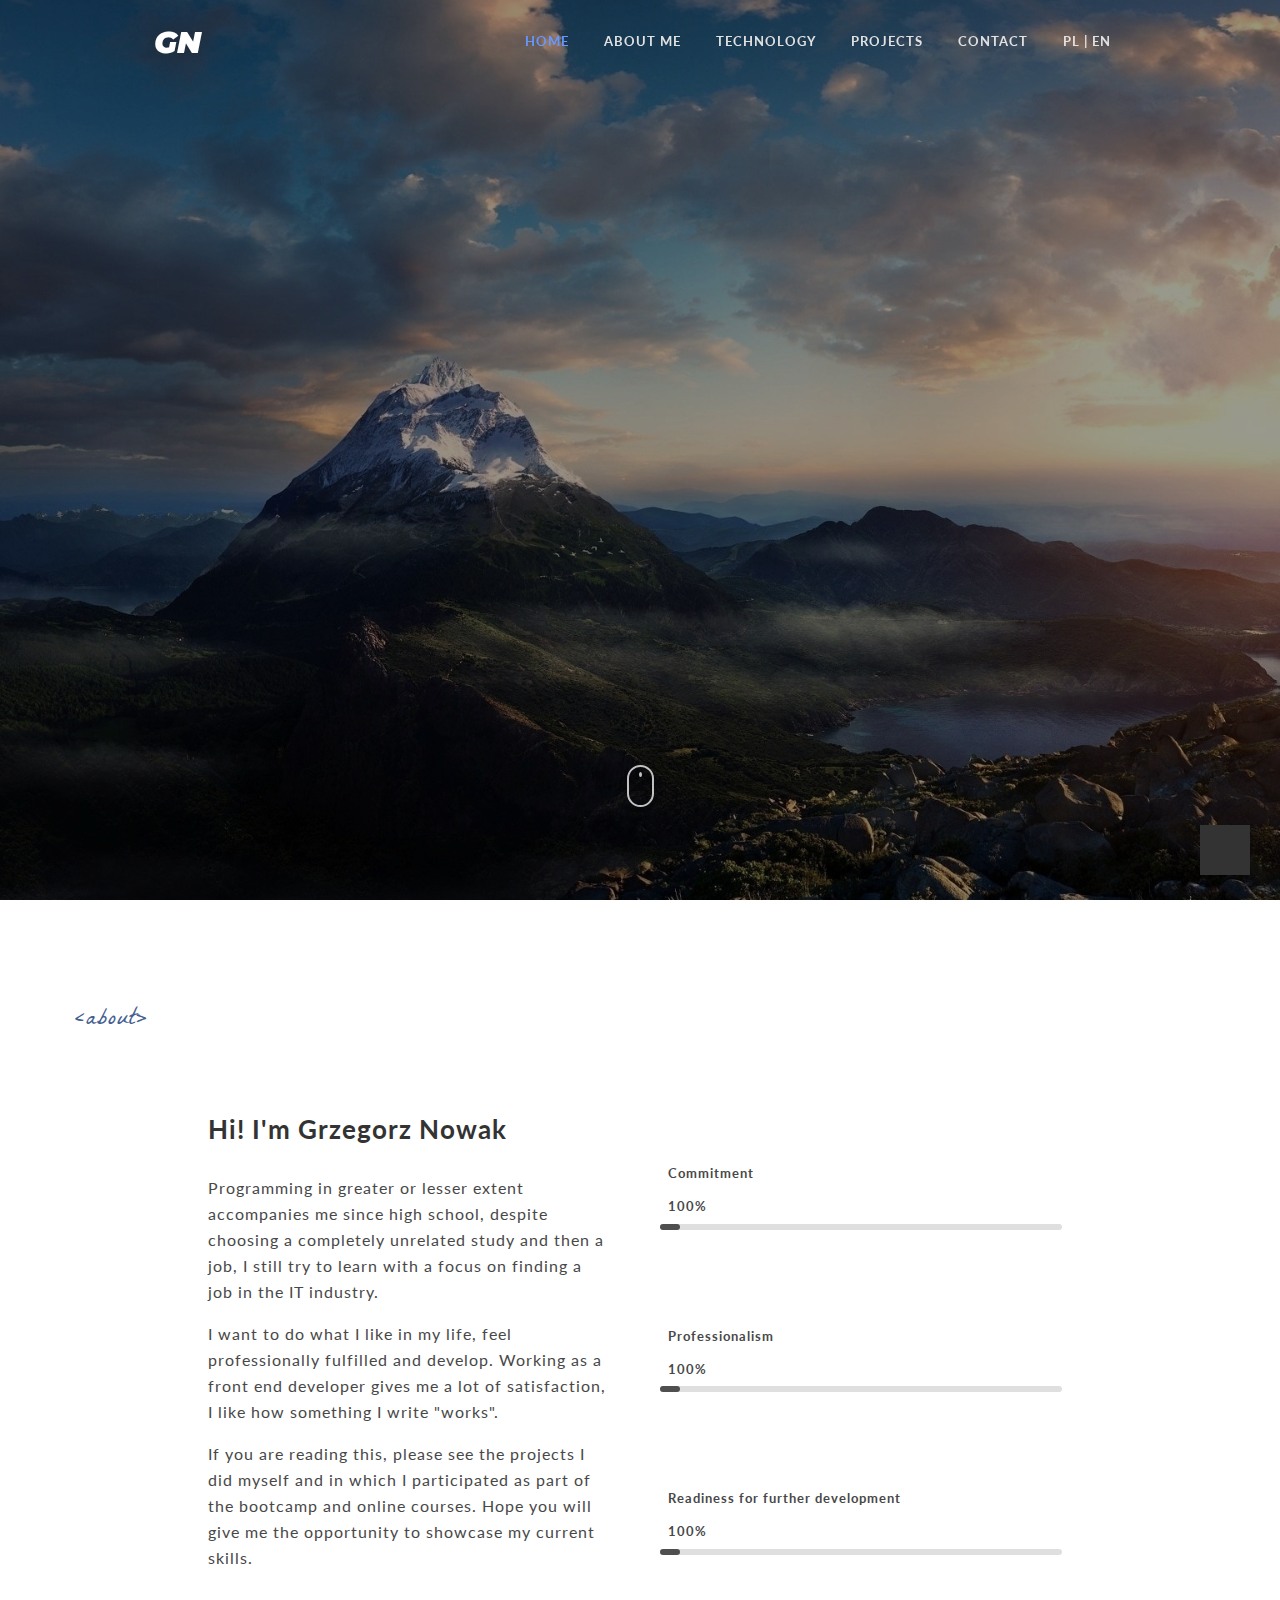
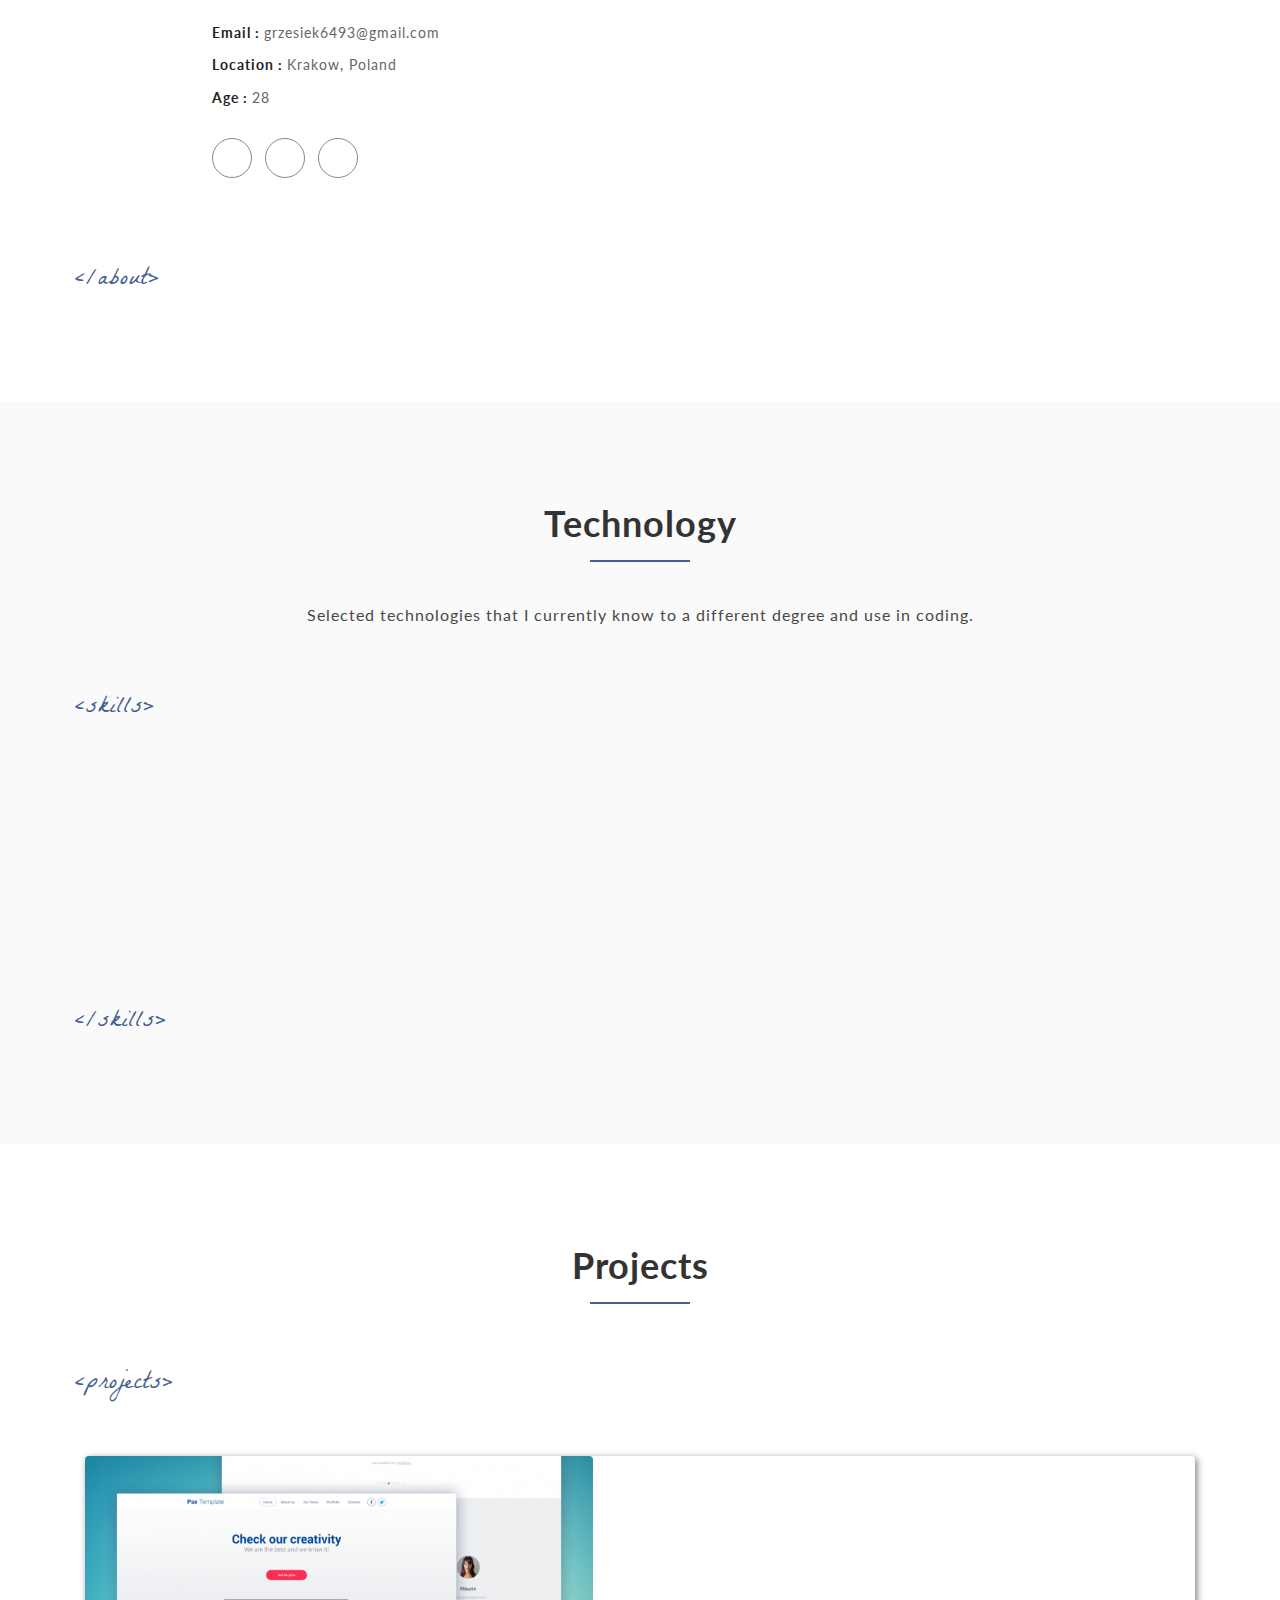
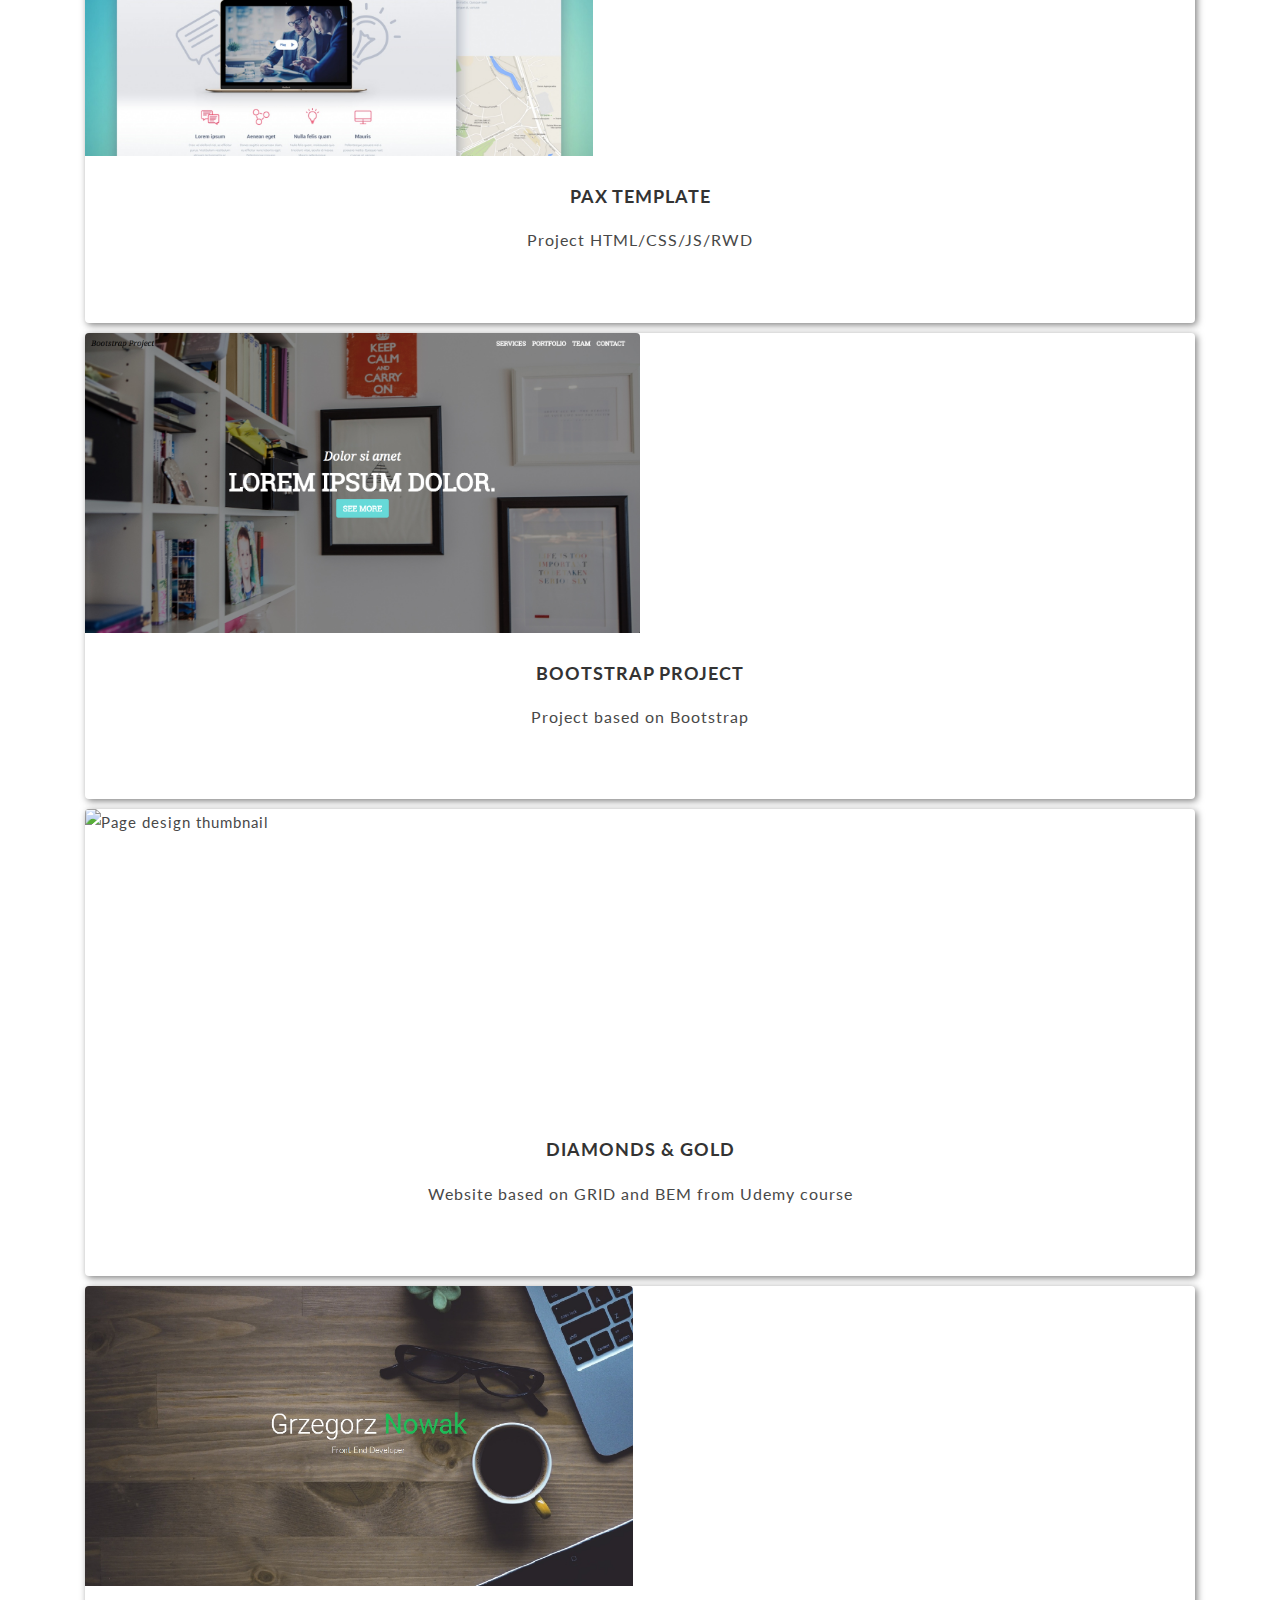
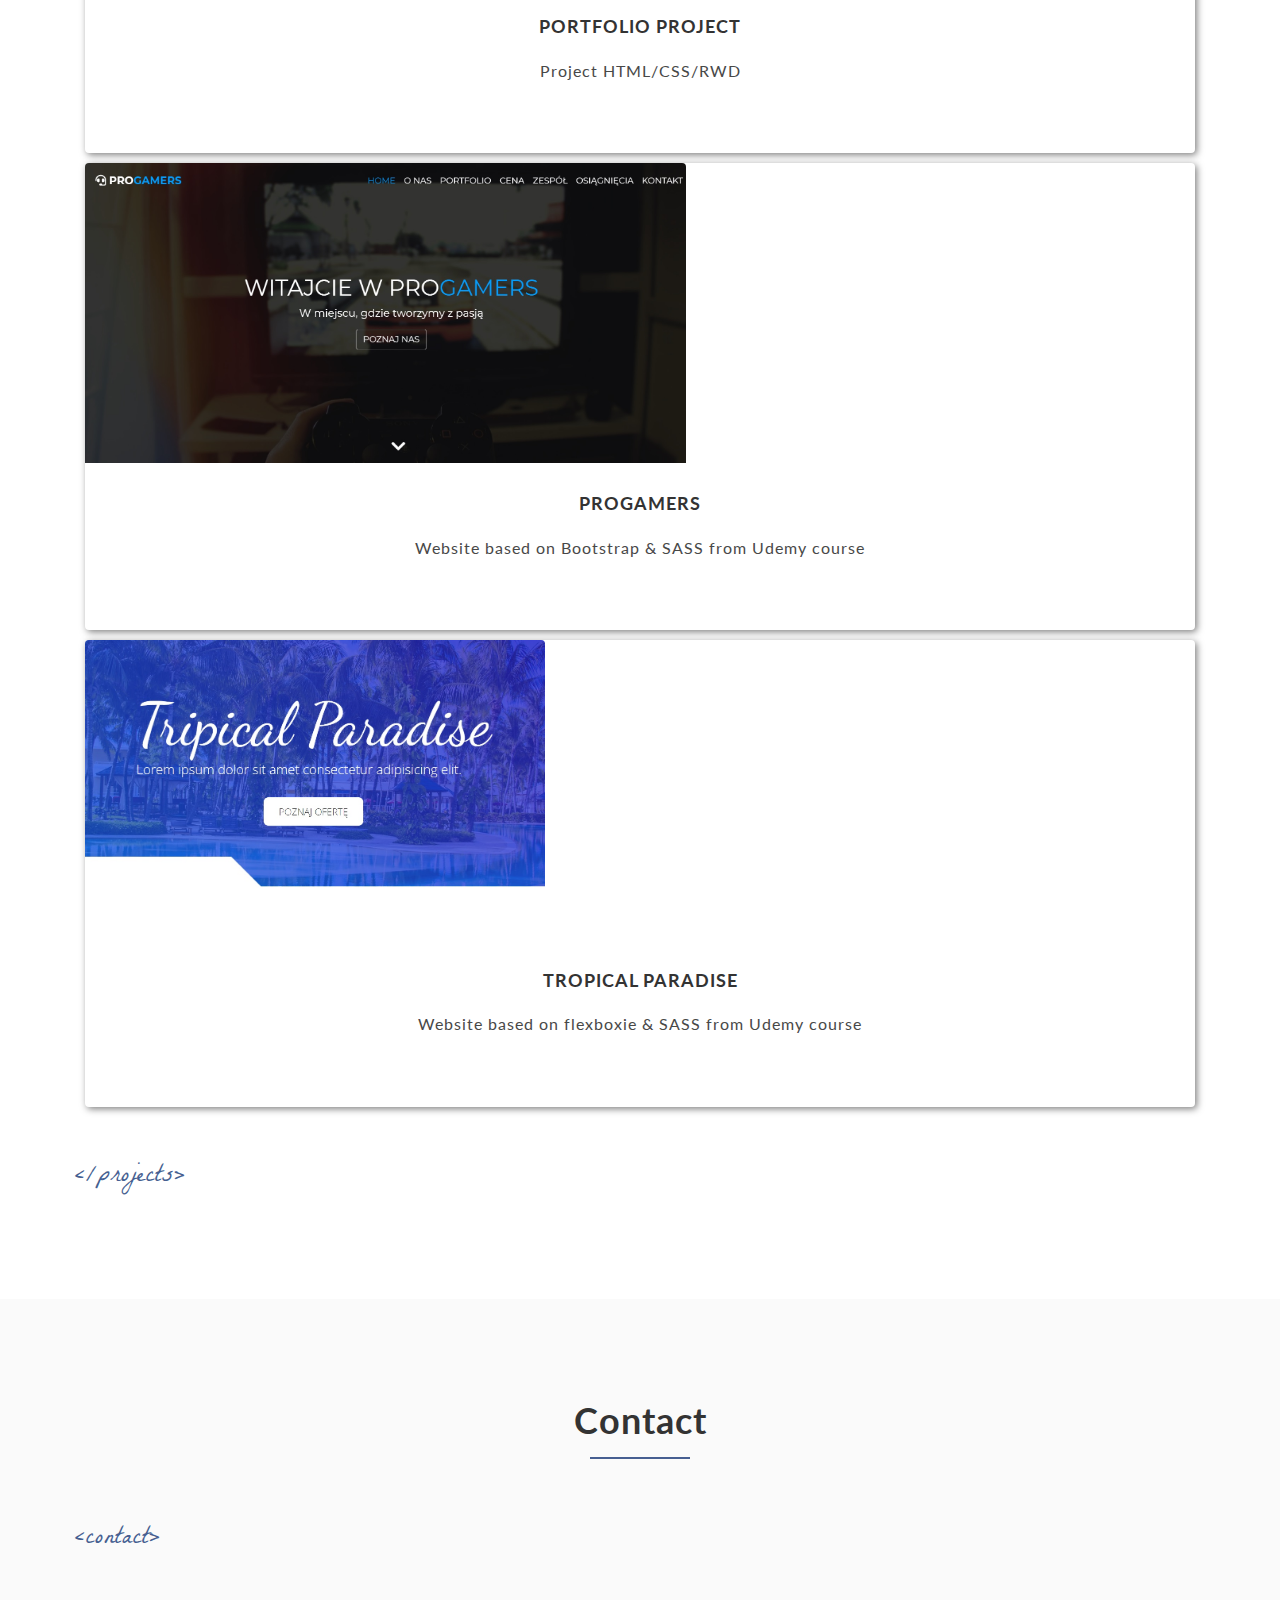
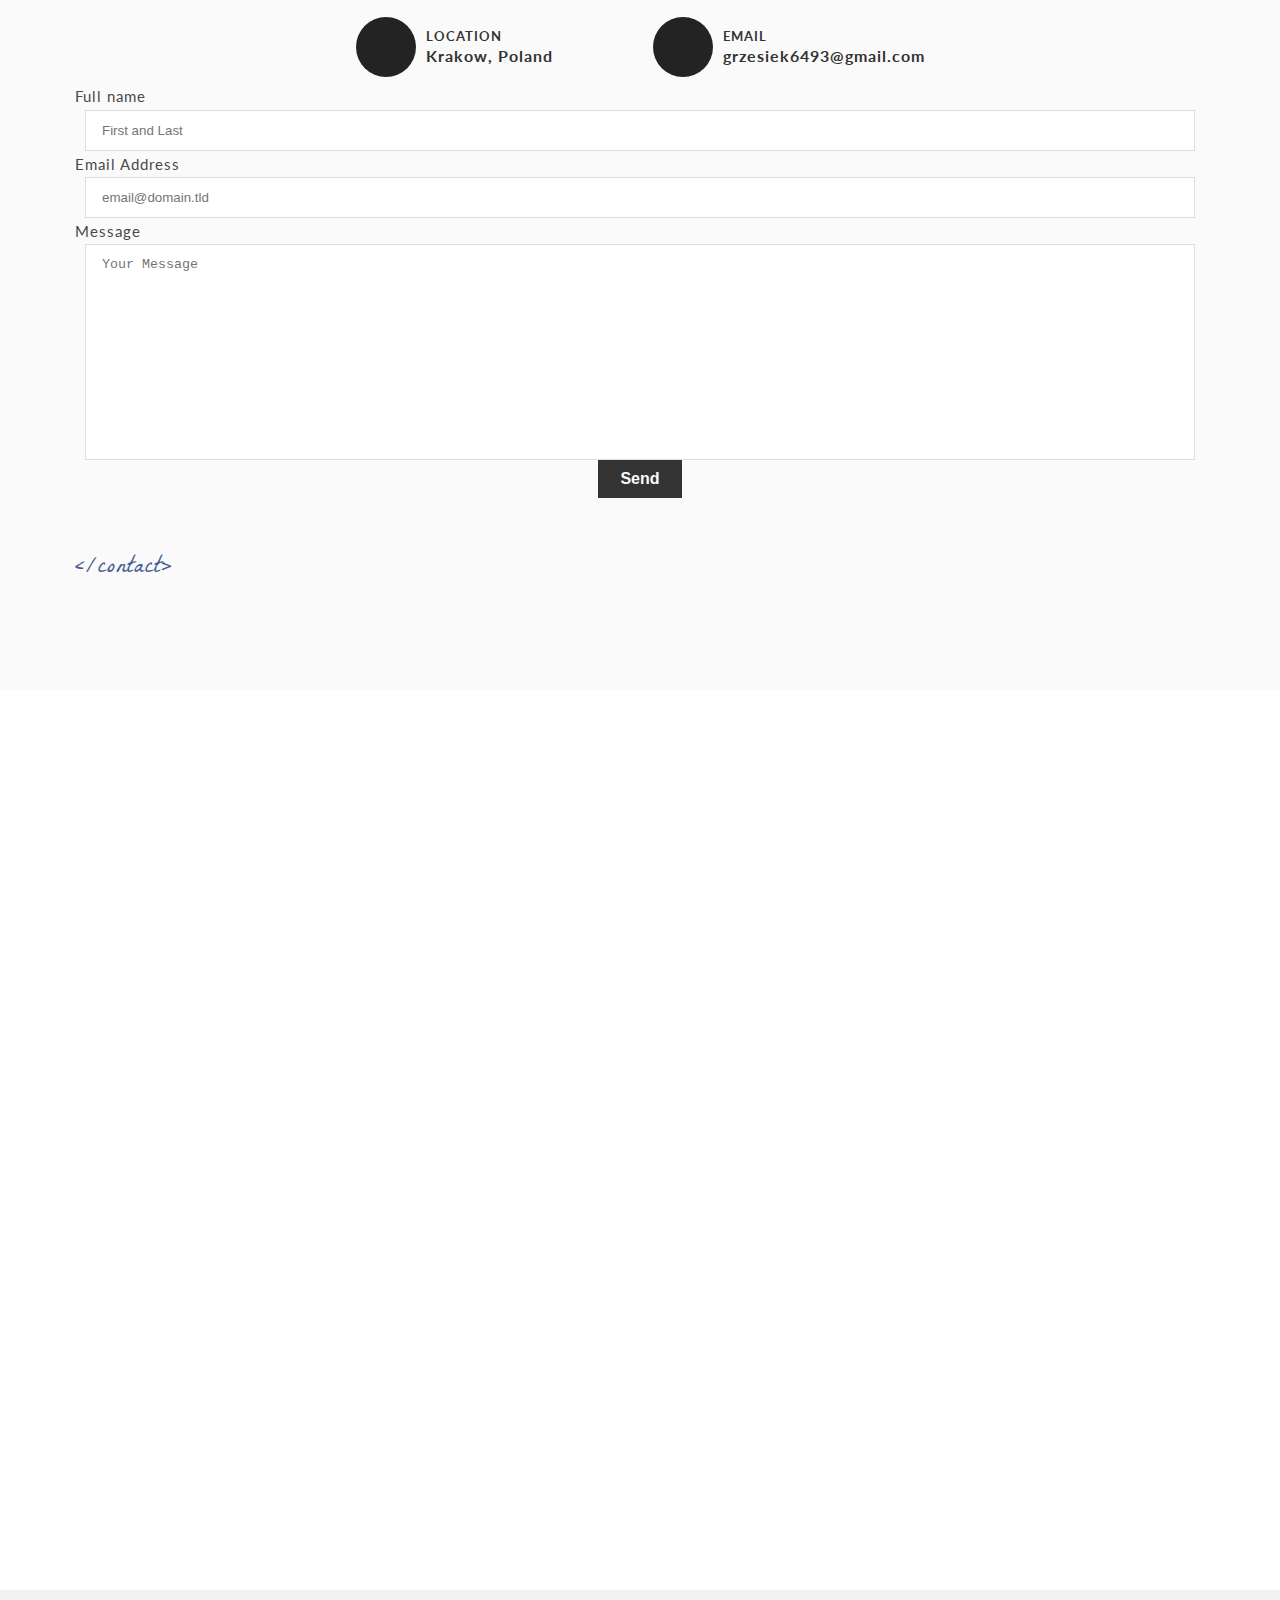
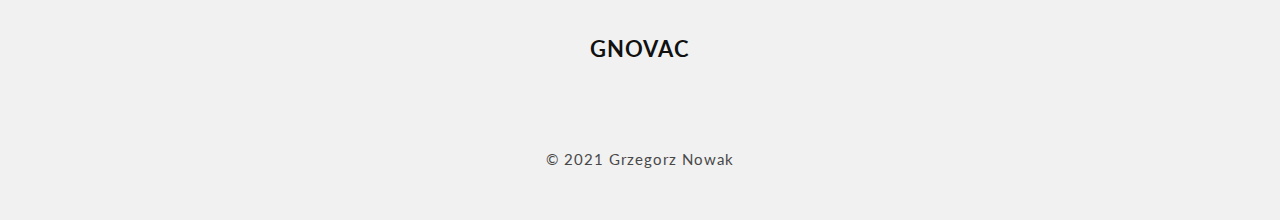
==== index-english.html @ 65e659a6 "update 08/12(1)" ====
<!DOCTYPE html>
<html lang="en">

<head>
    <meta charset="UTF-8">
    <meta name="viewport" content="width=device-width, initial-scale=1.0">
    <title>Grzegorz Nowak | Portfolio Front End Developer Kraków</title>
    <!--    Font Awesome -->
    <script src="https://kit.fontawesome.com/907ccae0c7.js" crossorigin="anonymous"></script>
    <!-- Google Fonts -->
    <link href="https://fonts.googleapis.com/css?family=Montserrat:900|La+Belle+Aurore|Lato:400,400i,700,700i"
        rel="stylesheet">
    <!--    slick styles-->
    <link rel="stylesheet" type="text/css" href="//cdn.jsdelivr.net/npm/slick-carousel@1.8.1/slick/slick.css" />
    <!-- AOS style -->
    <link href="https://unpkg.com/aos@2.3.1/dist/aos.css" rel="stylesheet">
    <!--    Custom styles-->
    <link rel="stylesheet" href="css/style.css">
</head>

<body>
    <!--NAVIGATION BAR-->
    <nav class="main-nav">
        <div class="logo"><a href="index-english.html"><i class="fa fa-hashtag logo"
                    aria-hidden="true"><span>GN</span></i></a>
        </div>

        <!--       Toogle class for mobile version-->
        <div class="toggle">
            <div class="nav-container">
                <div class="bars bar1"></div>
                <div class="bars bar2"></div>
                <div class="bars bar3"></div>
            </div>
        </div>

        <!--        navigation links-->
        <div class="navbar">
            <ul class="nav-links">
                <li class='active'><a href="#home">HOME</a></li>
                <li><a href="#about">ABOUT ME</a></li>
                <li><a href="#skills">TECHNOLOGY</a></li>
                <li><a href="#portfolio">PROJECTS</a></li>
                <li><a href="#contact">CONTACT</a></li>
                <li><a href="index.html">PL | EN</a></li>
            </ul>
        </div>
    </nav>

    <!--END NAVIGATION-->

    <!--HOME-->
    <header id="home" class="home main-header parallax one-page-section forJS">
        <div class="header-content" data-aos="fade-up">
            <div class="avatar-hero">
                <img src="img/hero-image.jpg" alt="Website author profile photo">
            </div>
            <h1>Grzegorz <span>Nowak</span></h1>
            <h2 class="typer-title">
                <a href="#contact" class="typewrite" data-period="2000"
                    data-type='[ "Junior Front End Developer", "I love to code", "Do you need someone like me?", "Let me know" ]'>
                    <span class="wrap"></span>
                </a>
            </h2>
        </div>

        <!-- Mouse Scroll Icon - Scroll Down Button-->
        <div class="scroll-downs">
            <a href="#about">
                <div class="mousey">
                    <div class="scroller"></div>
                </div>
            </a>
        </div>
        <!--End Mouse Scroll Icon - Scroll Down Button-->

    </header>
    <!--END HOME-->

    <!--ABOUT-->
    <section id="about" class='about forJS'>
        <div class="container">
            <span class="tag1">&lt;about&gt;</span>
            <div class="about-inner">
                <div class="about-content">
                    <h2>Hi! I'm Grzegorz Nowak</h2>
                    <p>Programming in greater or lesser extent accompanies me since high school, despite choosing a
                        completely unrelated study and then a job, I still try to learn with a focus on finding a job in
                        the IT industry.</p>
                    <p>I want to do what I like in my life, feel professionally fulfilled and develop. Working as a
                        front end developer gives me a lot of satisfaction, I like how something I write "works".</p>
                    <p>If you are reading this, please see the projects I did myself and in which I participated as part
                        of the bootcamp and online courses. Hope you will give me the opportunity to showcase my
                        current skills.</p>


                    <ul class="personal-data">
                        <li><a href="mailto:grzesiek6493@gmail.com"><span><i class="fa fa-envelope"
                                        aria-hidden="true"></i> Email : </span>grzesiek6493@gmail.com</a></li>
                        <li><span><i class="fa fa-map-marker" aria-hidden="true"></i> Location : </span>Krakow,
                            Poland</li>
                        <li><span><i class="fa fa-calendar" aria-hidden="true"></i> Age : </span>28</li>
                    </ul>

                    <ul class="social-list">
                        <li><a href="https://www.facebook.com/grzegorz.nowak.1428921?ref=bookmarks" class="effect"><i
                                    class="fa fa-facebook" aria-hidden="true"></i></a></li>
                        <li><a href="https://www.linkedin.com/in/grzegorz-nowak-12b236ba/" class="effect"><i
                                    class="fa fa-linkedin" aria-hidden="true"></i></a></li>
                        <li><a href="https://github.com/gnovac" class="effect"><i class="fa fa-github"
                                    aria-hidden="true"></i></a></li>
                    </ul>

                </div>
                <div class="features-section">
                    <div class="progress-bar-linear">
                        <p class="progress-bar-text">Commitment </p>
                        <div class="progress-cont">
                            <span class="main-color progress-bar-text">100%</span>
                        </div>
                        <div class="progress-bar-features">
                            <div class="progress-bar-line main-color-bg" data-percent="100"></div>
                        </div>
                    </div>
                    <div class="progress-bar-linear">
                        <p class="progress-bar-text">Professionalism</p>
                        <div class="progress-cont">
                            <span class="main-color progress-bar-text">100%</span>
                        </div>
                        <div class="progress-bar-features">
                            <div class="progress-bar-line main-color-bg" data-percent="100"></div>
                        </div>
                    </div>
                    <div class="progress-bar-linear">
                        <p class="progress-bar-text">Readiness for further development</p>
                        <div class="progress-cont">
                            <span class="main-color progress-bar-text">100%</span>
                        </div>
                        <div class="progress-bar-features">
                            <div class="progress-bar-line main-color-bg" data-percent="100"></div>
                        </div>
                    </div>
                </div>
            </div>
            <span class="tag2">&lt;/about&gt;</span>
        </div>
    </section>
    <!--END ABOUT-->

    <!--SKILLS-->
    <section id="skills" class="skills forJS">
        <div class="container">
            <div class="section-title">
                <h2>Technology</h2>
                <div class="underline"></div>
                <p>Selected technologies that I currently know to a different degree and use in coding.</p>
            </div>
            <span class="tag1">&lt;skills&gt;</span>
            <div class="skills-inner">
                <div class="single-service html5-box" data-aos="zoom-in" data-aos-delay="100">
                    <figure>
                        <i class="fab fa-html5"></i>
                        <figcaption class="service-content">
                            <h3>HTML5</h3>
                            <div class="s-line"></div>
                        </figcaption>
                    </figure>
                </div>
                <div class="single-service css3-box" data-aos="zoom-in" data-aos-delay="150">
                    <figure>
                        <i class="fab fa-css3-alt"></i>
                        <figcaption class="service-content">
                            <h3>CSS3</h3>
                            <div class="s-line"></div>
                        </figcaption>
                    </figure>
                </div>
                <div class="single-service javascript-box" data-aos="zoom-in" data-aos-delay="200">
                    <figure>
                        <i class="fab fa-js-square"></i>
                        <figcaption class="service-content">
                            <h3>JAVASCRIPT</h3>
                            <div class="s-line"></div>
                        </figcaption>
                    </figure>
                </div>
                <div class="single-service github-box" data-aos="zoom-in" data-aos-delay="250">
                    <figure>
                        <i class="fab fa-github"></i>
                        <figcaption class="service-content">
                            <h3>GITHUB</h3>
                            <div class="s-line"></div>
                        </figcaption>
                    </figure>
                </div>
                <div class="single-service node-box" data-aos="zoom-in" data-aos-delay="300">
                    <figure>
                        <i class="fab fa-node-js"></i>
                        <figcaption class="service-content">
                            <h3>NODE</h3>
                            <div class="s-line"></div>
                        </figcaption>
                    </figure>
                </div>
                <div class="single-service bootstrap-box" data-aos="zoom-in" data-aos-delay="350">
                    <figure>
                        <i class="fab fa-bootstrap"></i>
                        <figcaption class="service-content">
                            <h3>BOOTSTRAP</h3>
                            <div class="s-line"></div>
                        </figcaption>
                    </figure>
                </div>
                <div class="single-service sass-box" data-aos="zoom-in" data-aos-delay="400">
                    <figure>
                        <i class="fab fa-sass"></i>
                        <figcaption class="service-content">
                            <h3>SASS</h3>
                            <div class="s-line"></div>
                        </figcaption>
                    </figure>
                </div>
                <div class="single-service gulp-box" data-aos="zoom-in" data-aos-delay="450">
                    <figure>
                        <i class="fab fa-gulp"></i>
                        <figcaption class="service-content">
                            <h3>GULP</h3>
                            <div class="s-line"></div>
                        </figcaption>
                    </figure>
                </div>
            </div>
            <span class="tag2">&lt;/skills&gt;</span>
        </div>
    </section>
    <!--END SKILLS-->

    <!--PORTFOLIO-->
    <section id="portfolio" class='portfolio forJS'>
        <div class="container">
            <div class="section-title">
                <h2>Projects</h2>
                <div class="underline"></div>
            </div>
            <span class="tag1">&lt;projects&gt;</span>
            <div class="carousel">
                <div class="work">
                    <img src="./img/work/pax-template-image.jpg" class="work-img-top" alt="Page design thumbnail">
                    <div class="work-body">
                        <h5 class="work-title">Pax Template</h5>
                        <p class="work-text">Project HTML/CSS/JS/RWD</p>
                    </div>
                    <div class="work-footer">
                        <a href="https://gnovac.github.io/psd-pax-template/" target="_blank"><i
                                class="fas fa-external-link-alt"></i></a>
                    </div>
                </div>
                <div class="work">
                    <img src="./img/work/bootstrap-project.jpg" class="work-img-top" alt="Page design thumbnail">
                    <div class="work-body">
                        <h5 class="work-title">Bootstrap Project</h5>
                        <p class="work-text">Project based on Bootstrap</p>
                    </div>
                    <div class="work-footer">
                        <a href="https://gnovac.github.io/akademia-108-bootstrap-project/" target="_blank"><i
                                class="fas fa-external-link-alt"></i></a>
                    </div>
                </div>
                <div class="work">
                    <img src="./img/work/GRID-BEM-Page.jpg" class="work-img-top" alt="Page design thumbnail">
                    <div class="work-body">
                        <h5 class="work-title">Diamonds & Gold</h5>
                        <p class="work-text">Website based on GRID and BEM from Udemy course</p>
                    </div>
                    <div class="work-footer">
                        <a href="https://gnovac.github.io/BEM-GRID-Page-Udemy/" target="_blank"><i
                                class="fas fa-external-link-alt"></i></a>
                    </div>
                </div>
                <div class="work">
                    <img src="./img/work/portfolio-project.jpg" class="work-img-top" alt="Page design thumbnail">
                    <div class="work-body">
                        <h5 class="work-title">Portfolio Project</h5>
                        <p class="work-text">Project HTML/CSS/RWD</p>
                    </div>
                    <div class="work-footer">
                        <a href="https://gnovac.github.io/akademia-108-portfolio/" target="_blank"><i
                                class="fas fa-external-link-alt"></i></a>
                    </div>
                </div>
                <div class="work">
                    <img src="./img/work/ProGamers.jpg" class="work-img-top" alt="Page design thumbnail">
                    <div class="work-body">
                        <h5 class="work-title">ProGamers</h5>
                        <p class="work-text">Website based on Bootstrap & SASS from Udemy course</p>
                    </div>
                    <div class="work-footer">
                        <a href="https://gnovac.github.io/ProGamers---Bootstrap---Udemy/" target="_blank"><i
                                class="fas fa-external-link-alt"></i></a>
                    </div>
                </div>
                <div class="work">
                    <img src="./img/work/Tropical-Paradise.jpg" class="work-img-top" alt="Page design thumbnail">
                    <div class="work-body">
                        <h5 class="work-title">Tropical Paradise</h5>
                        <p class="work-text">Website based on flexboxie & SASS from Udemy course</p>
                    </div>
                    <div class="work-footer">
                        <a href="https://gnovac.github.io/Tropical-Paradise---Flexbox---Udemy/" target="_blank"><i
                                class="fas fa-external-link-alt"></i></a>
                    </div>
                </div>
            </div>
            <span class="tag2">&lt;/projects&gt;</span>
        </div>
    </section>
    <!--END PORTFOLIO-->



    <!--CONTACT-->
    <section id="contact" class="contact forJS">
        <div class="container">
            <div class="section-title">
                <h2>Contact</h2>
                <div class="underline"></div>
            </div>
            <span class="tag1">&lt;contact&gt;</span>
            <div class="contact-inner">
                <div class="contact-item">
                    <div class="c-data">
                        <div class="c-icon">
                            <i class="fa fa-map-marker"></i>
                        </div>
                        <div class="c-text">
                            <h5>LOCATION</h5>
                            <h6>Krakow, Poland</h6>
                        </div>
                    </div>

                    <div class="c-data">
                        <div class="c-icon">
                            <i class="fa fa-envelope"></i>
                        </div>
                        <div class="c-text">
                            <h5>EMAIL</h5>
                            <h6>grzesiek6493@gmail.com</h6>
                        </div>
                    </div>

                </div>

                <form class="contact-form" method="POST" action="https://formspree.io/grzesiek6493@gmail.com">
                    <div class="c-name">
                        <label for="name">Full name</label>
                        <input type="text" name="name" id="name" class="input-field" required="required"
                            placeholder="First and Last">
                    </div>
                    <div class="c-email">
                        <label for="email">Email Address</label>
                        <input type="email" name="email" id="email" class="input-field" required="required"
                            placeholder="email@domain.tld">
                    </div>
                    <div class="c-msg">
                        <label for="message">Message</label>
                        <textarea name="message" id="message" class="input-field" required="required"
                            placeholder="Your Message"></textarea>
                    </div>
                    <button type="submit" class="effect submit-btn">Send</button>
                </form>
            </div>
            <span class="tag2">&lt;/contact&gt;</span>
        </div>
    </section>
    <!--END CONTACT-->

    <!--    GOOGLE MAP-->
    <div id="map"></div>
    <!--    END GOOGLE MAP-->

    <!--FOOTER-->
    <footer id="footer" class="footer">
        <a href="index.html" class="effect footer-title">GNOVAC</a>

        <div class="footer-social">
            <ul class="footer-social-list">
                <li><a href="https://www.facebook.com/grzegorz.nowak.1428921?ref=bookmarks" class="effect"><i
                            class="fa fa-facebook" aria-hidden="true"></i></a></li>
                <li><a href="https://www.linkedin.com/in/grzegorz-nowak-12b236ba/" class="effect"><i
                            class="fa fa-linkedin" aria-hidden="true"></i></a></li>
                <li><a href="https://github.com/gnovac" class="effect"><i class="fa fa-github"
                            aria-hidden="true"></i></a></li>
            </ul>
        </div>

        <p class="copy-text">&copy; 2021 Grzegorz Nowak </p>
    </footer>
    <!--END FOOTER-->

    <!-- Scroll To Top Button -->
    <a href="#" class="scroll-up effect show-up-btn">
        <i class="fa fa-angle-up"></i>
    </a>
    <!-- End Scroll To Top Button -->

    <!--    jQuery plugin-->
    <script src="https://code.jquery.com/jquery-3.6.0.js"></script>
    <!--    Google Maps API key-->
    <script async defer
        src="https://maps.googleapis.com/maps/api/js?key=AIzaSyBi0Eqkgr2CohjzfwN2uM0RhK30hluhdIY&callback=initMap">
    </script>
    <script type="text/javascript" src="//cdn.jsdelivr.net/npm/slick-carousel@1.8.1/slick/slick.min.js"></script>
    <script src="js/slicksettings.js"></script>
    <script src="js/typewriter.js"></script>
    <script src="js/progressbars.js"></script>
    <script src="js/googlemapsapi.js"></script>
    <script src="https://unpkg.com/aos@2.3.1/dist/aos.js"></script>
    <script src="js/aos.js"></script>
    <script src="js/main.js"></script>
</body>

</html>
---- css/style.css ----
/*=============================
GENERALS STYLES
==============================*/

html,
body {
    height: 100%;
    scroll-behavior: smooth;
}

body {
    margin: 0;
    padding: 0;
    font-family: 'Lato', sans-serif;
    font-size: 15px;
    font-weight: 400;
    line-height: 1.75;
    letter-spacing: 1px;
    background-color: #fff;
    color: #484848;
}

h1,
h2,
h3,
h4,
h5,
h6 {
    font-weight: 700;
    line-height: 1.2;
    color: #333;
}

p {
    font-size: 16px;
    line-height: 26px;
}

b,
strong {
    font-weight: 700;
}

dfn,
cite,
em,
i {
    font-style: italic;
}

h1 {
    font-size: 36px;
}

h2 {
    font-size: 26px;
}

h3 {
    font-size: 24px;
}

h4 {
    font-size: 22px;
}

h5 {
    font-size: 18px;
}

h6 {
    font-size: 16px;
}

a,
a:focus,
a:hover,
a:active {
    text-decoration: none;
    color: inherit;
    outline: none;
}

ul,
ol {
    margin: 0;
    padding: 0;
}

ul {
    list-style: none;
}

img {
    display: block;
    max-width: 100%;
    height: auto;
}

.social {
    -webkit-transition: all .4s ease-in-out;
    transition: all .4s ease-in-out;
}

.effect {
    -webkit-transition: all .4s ease-in-out;
    transition: all .4s ease-in-out;
}

.tag1 {
    display: block;
    margin-bottom: 50px;
    font-family: 'La Belle Aurore', cursive;
    font-size: 24px;
    color: #465f91;
}

.tag2 {
    display: block;
    margin-top: 50px;
    font-family: 'La Belle Aurore', cursive;
    font-size: 24px;
    color: #465f91;
}

.section-title {
    display: block;
    width: 100%;
    margin-bottom: 60px;
    text-align: center;
}

.section-title h2 {
    position: relative;
    display: inline-block;
    margin: 0;
    padding-bottom: 15px;
    font-size: 36px;
    font-weight: 700;
    text-transform: capitalize;
}

.underline {
    margin: 0 auto;
    margin-bottom: 40px;
    width: 100px;
    height: 2px;
    background-color: #465f91;
}

.container {
    padding: 100px 75px;
}


/*========================
       NAVIGATION
=========================*/

nav {
    position: fixed;
    top: 0;
    left: 0;
    margin: auto;
    width: 100%;
}

.main-nav {
    display: flex;
    flex-flow: row wrap;
    justify-content: space-around;
    padding: 15px 0;
    position: fixed;
    background-color: transparent;
    z-index: 20;
    transition: all .4s ease-in-out;
    color: #e2e2e2;
}

.navbar li {
    display: inline-block;
}

.navbar li a {
    display: block;
    position: relative;
    padding: 10px 15px;
    font-size: 13px;
    font-weight: 700;
    padding-top: 15px;
    padding-bottom: 15px;
    transition: color 0.2s;
}

.navbar li a:hover {
    color: #6699ff;
}

.logo {
    font-size: 30px;
    color: #6699ff;
    letter-spacing: 0;
}

.logo span {
    color: #fff;
    font-weight: 900;
    font-family: 'Montserrat', sans-serif;
}

.nav-links .active {
    color: #6699ff;
}

.scrolled {
    transition: all .4s ease-in-out;
    background-color: #fafafa;
    border-bottom: 1px solid #f0f0f0;
    padding-top: 5px;
    padding-bottom: 5px;
    box-shadow: inset 0 1px 0 rgba(0, 0, 0, .1);
}

.scroll {
    color: #000;
}


/*****button in right corner to scroll up page*****/

.scroll-up {
    position: fixed;
    font-size: 28px;
    width: 46px;
    height: 46px;
    text-align: center;
    line-height: 38px;
    color: #fafafa;
    border: 2px solid #333;
    background-color: #333;
    bottom: 25px;
    right: 30px;
    opacity: 0;
    z-index: 1;
}

.scroll-up:focus {
    color: #fff;
}

.scroll-up:hover {
    background-color: transparent;
    color: #333;
}

.show-up-btn {
    opacity: 1;
}

/********HAMBURGER MENU********/
.nav-container {
    display: inline-block;
    cursor: pointer;
}

.bars {
    width: 30px;
    height: 3px;
    border-radius: 1px;
    background-color: #fff;
    margin: 6px 0;
    transition: 0.4s;
}

.bars.scroll-bar {
    background-color: #000;
}


.change .bar1 {
    transform: rotate(-45deg) translate(-9px, 5px);
}

.change .bar2 {
    opacity: 0;
}

.change .bar3 {
    transform: rotate(45deg) translate(-8px, -3px);
}

/*checkbox for responsive navbar*/

.main-nav .toggle {
    display: none;
}

/*========================
           HOME
=========================*/

.main-header {
    display: -webkit-box;
    display: -ms-flexbox;
    display: flex;
    -webkit-box-orient: vertical;
    -webkit-box-direction: normal;
    -ms-flex-flow: column;
    flex-flow: column;
    -webkit-box-pack: space-evenly;
    -ms-flex-pack: space-evenly;
    justify-content: space-evenly;
    -webkit-box-align: center;
    -ms-flex-align: center;
    align-items: center;
    background-image: url(../img/header-bg.jpg);
    background-position: center;
    background-size: cover;
    background-attachment: fixed;
    width: 100%;
    height: 100%;
    color: #fff;
}

.main-header:after {
    content: "";
    position: absolute;
    width: 100%;
    height: 100%;
    top: 0;
    left: 0;
    background-color: rgba(0, 0, 0, 0.4);
    z-index: 0;
}

.main-header .header-content {
    width: 100%;
    text-align: center;
    display: -webkit-box;
    display: -ms-flexbox;
    display: flex;
    -webkit-box-orient: vertical;
    -webkit-box-direction: normal;
    -ms-flex-flow: column;
    flex-flow: column;
    -webkit-box-pack: center;
    -ms-flex-pack: center;
    justify-content: center;
    -webkit-box-align: center;
    -ms-flex-align: center;
    align-items: center;
    z-index: 10;
    padding: 15vh 0;
}

.main-header .header-content h1,
h2,
p {
    width: 100%;
}

.main-header .header-content h1 {
    color: #fff;
    font-size: 50px;
    margin: 36px 0 22px;
    text-align: center;
}

.main-header .header-content h1 span {
    color: #6699ff;
}

.main-header .header-content h2 {
    font-size: 26px;
    color: #e2e2e2;
    text-transform: uppercase;
    margin: 10px 0;
    text-align: center;
}

.avatar-hero img {
    width: 170px;
    height: 170px;
    background-color: #000;
    border-radius: 50%;
    border: 3px solid #dfdfdf;
    -webkit-box-shadow: 0 4px 8px rgba(0, 0, 0, 0.5);
    box-shadow: 0 4px 8px rgba(0, 0, 0, 0.5);
}

.typer-title .typewrite .dash {
    -webkit-animation: 1s dash step-end infinite;
    animation: 1s dash step-end infinite;
}

.scroll-downs {
    z-index: 1;
    margin: 5px;
}

.scroll-downs .mousey {
    cursor: pointer;
    width: 3px;
    padding: 5px 10px;
    height: 28px;
    border: 2px solid #fff;
    border-radius: 25px;
    opacity: 0.75;
    -webkit-box-sizing: content-box;
    box-sizing: content-box;
}

.scroll-downs .mousey .scroller {
    width: 3px;
    height: 5px;
    border-radius: 50%;
    background-color: #fff;
    -webkit-animation-name: scroll;
    animation-name: scroll;
    -webkit-animation-duration: 2.2s;
    animation-duration: 2.2s;
    -webkit-animation-timing-function: cubic-bezier(.15, .41, .69, .94);
    animation-timing-function: cubic-bezier(.15, .41, .69, .94);
    -webkit-animation-iteration-count: infinite;
    animation-iteration-count: infinite;
}

/*========================
           ABOUT
=========================*/

#about {
    background-color: #fff
}


.about-inner {
    display: -webkit-box;
    display: -ms-flexbox;
    display: flex;
    -webkit-box-orient: horizontal;
    -webkit-box-direction: normal;
    -ms-flex-flow: row nowrap;
    flex-flow: row nowrap;
    -webkit-box-pack: center;
    -ms-flex-pack: center;
    justify-content: center;
    -webkit-box-align: center;
    -ms-flex-align: center;
    align-items: center;
    margin-left: auto;
    margin-right: auto;
    width: 80%;
}

.about-content {
    -webkit-box-flex: 1;
    -ms-flex: 1 1 50%;
    flex: 1 1 50%;
    margin: 0 20px;
}

.about-content h2 {
    margin-bottom: 30px;
    text-transform: capitalize;
}

.about-content p {
    margin-bottom: 12px;
}

.about-content .personal-data {
    margin-top: 50px;
}

.about-content ul li {
    margin-top: 8px;
    font-size: 14px;
    color: #666;
}

.about-content ul li span {
    font-weight: 700;
    color: #232323;
}

.about-content ul li span i {
    margin-right: 4px;
}

.social-list {
    margin-top: 20px;
    margin-bottom: 20px;
}

.social-list li {
    display: inline-block;
    margin: 4px;
}

.social-list li a {
    display: inline-block;
    font-size: 16px;
    width: 38px;
    height: 38px;
    text-align: center;
    line-height: 36px;
    color: #232323;
    border: 1px solid #888;
    border-radius: 50%;
}

.social-list li:hover a {
    color: #fafafa;
    background-color: #232323;
    border-color: transparent;
}

.features-section {
    padding-left: 10px;
    padding-right: 10px;
    -webkit-box-flex: 1;
    -ms-flex: 1 1 50%;
    flex: 1 1 50%;
    margin: 0 20px;
    margin-bottom: 200px;
}

.progress-bar-linear {
    padding-top: 40px;
    padding-bottom: 40px;
}

.progress-bar-text {
    display: inline-block;
    margin-left: 8px;
    margin-bottom: 6px;
    font-size: 13px;
    font-weight: 700;
}

.progress-cont {
    display: inline-block;
    margin-right: 10px;
}

.progress-bar-linear .progress-bar-features {
    position: relative;
    width: 100%;
    background-color: #dfdfdf;
    border-radius: 12px;
}

.progress-bar-features .progress-bar-line {
    position: relative;
    width: 5%;
    height: 6px;
    background-color: #4f4f4f;
    -webkit-transition: all 1.6s ease-out;
    transition: all 1.6s ease-out;
    border-radius: 12px;
}

/*========================
           SKILLS
=========================*/

#skills {
    background-color: #fafafa;
}

#skills .section-title h2:after {
    left: 44%;
}

.skills-inner {
    width: 85%;
    margin-left: auto;
    margin-right: auto;
    display: -webkit-box;
    display: -ms-flexbox;
    display: flex;
    -webkit-box-orient: horizontal;
    -webkit-box-direction: normal;
    -ms-flex-flow: row wrap;
    flex-flow: row wrap;
    -webkit-box-pack: center;
    -ms-flex-pack: center;
    justify-content: center;
    -webkit-box-align: center;
    -ms-flex-align: center;
    align-items: center;
}

.single-service {
    padding: 10px;
    text-align: center;
    -webkit-box-flex: 1;
    -ms-flex: 1 1 20%;
    flex: 1 1 20%;
}

.single-service.css3-box,
.single-service.bootstrap-box {
    border-right: 1px solid #dfdfdf;
    border-left: 1px solid #dfdfdf;
}

.single-service.javascript-box,
.single-service.sass-box {
    border-right: 1px solid #dfdfdf;
}

.services-separator {
    width: 100%;
    margin: 15px auto;
    height: 1px;
    background: #dfdfdf;
}

.single-service figure .fab {
    font-size: 70px;
    line-height: 70px;
    transition: transform 1s, color .5s;
}

.single-service:hover figure .fab {
    transform: rotateY(360deg);
}

.single-service:hover figure .fa-html5 {
    color: #e52626;
}

.single-service:hover figure .fa-css3-alt {
    color: #3a99db;
}

.single-service:hover figure .fa-js-square {
    color: #d6ba32;
}

.single-service:hover figure .fa-github {
    color: #58297b;
}


.single-service:hover figure .fa-node-js {
    color: #1169ae;
}

.single-service:hover figure .fa-bootstrap {
    color: #542748;
}

.single-service:hover figure .fa-sass {
    color: #cc6599;
}

.single-service:hover figure .fa-gulp {
    color: #00759d;
}

.service-content h3 {
    font-size: 19px;
    margin-top: 15px;
    margin-bottom: 0;
    font-weight: 700;
}

.s-line {
    margin: 12px auto 0;
    width: 55px;
    height: 1px;
    background-color: #333;
}

.single-service p {
    margin-top: 12px;
    font-size: 14px;
}


/*========================
        PORTFOLIO
=========================*/

#portfolio {
    background-color: #fff;
}

#portfolio .section-title h2:after {
    left: 43%;
}

.slick-dots {
    display: flex;
    justify-content: center;
    margin: 20px;
}

.slick-dots li button {
    font-size: 0;
    margin: 8px;
    width: 17px;
    height: 17px;
    border-radius: 50%;
    border: none;
    cursor: pointer;
    background: #465f91;
    opacity: .5;
    transition: opacity .2s;
}

.slick-dots li button:hover {
    opacity: 1;
}

.slick-dots li.slick-active button {
    opacity: 1;
}


.portfolio .work {
    transition: -webkit-transform 0.5s;
    transition: transform 0.5s;
    margin: 10px;
    background-color: #fff;
    border-radius: 0.25rem;
    box-shadow: 2px 2px 7px rgba(0, 0, 0, 0.5);
}

.portfolio .work img {
    height: 300px;
    object-fit: cover;
    border-top-left-radius: 0.25rem;
    border-top-right-radius: 0.25rem;
}

.portfolio .work .work-footer{
    text-align: center;
}
.portfolio .work i {
    padding: 20px;
    font-size: 21px;
}

.portfolio .work i:hover{
    color:#465f91;
}

.portfolio .work .work-body {
    height: 100px;
    text-align: center;
    padding: 0 20px;
}

.portfolio .work .work-body .work-title {
    margin-bottom: 20px;
    text-transform: uppercase;
}


.portfolio .work:hover {
    transform: scale(0.98);
}

/*========================
           CONTACT
=========================*/

#map {
    height: 100%;
    -webkit-filter: grayscale(100%);
    filter: grayscale(100%);
}

#contact {
    background-color: #fafafa;
}

#contact .section-title h2:after {
    left: 46%;
}

.contact-item {
    display: -webkit-box;
    display: -ms-flexbox;
    display: flex;
    -webkit-box-orient: horizontal;
    -webkit-box-direction: normal;
    -ms-flex-flow: row wrap;
    flex-flow: row wrap;
    -webkit-box-pack: center;
    -ms-flex-pack: center;
    justify-content: center;
    -webkit-box-align: center;
    -ms-flex-align: center;
    align-items: center;
}

.contact-item:after {
    content: "";
    display: table;
    clear: both;
}

.contact-item .c-data {
    margin: 0 50px;
}

.contact-item .c-icon {
    position: relative;
    top: 6px;
    width: 60px;
    height: 60px;
    float: left;
    background-color: #232323;
    border-radius: 50%;
    text-align: center;
}

.contact-item .c-icon .fa {
    font-size: 20px;
    line-height: 58px;
    color: #fafafa;
}

.contact-item .c-text {
    padding-top: 18px;
    padding-bottom: 18px;
    padding-left: 70px;
}

.contact-item .c-text h5 {
    margin: 0;
    margin-bottom: 2px;
    font-size: 13px;
    text-transform: uppercase;
}

.contact-item .c-text h6 {
    margin: 0;
    word-break: break-all;
}

#contact-form {
    margin-top: 50px;
    display: -webkit-box;
    display: -ms-flexbox;
    display: flex;
    -webkit-box-orient: horizontal;
    -webkit-box-direction: normal;
    -ms-flex-flow: colunbt wrap;
    flex-flow: row wrap;
    width: 60%;
    margin-left: auto;
    margin-right: auto;
}

.c-name,
.c-email,
.c-msg {
    display: -webkit-box;
    display: -ms-flexbox;
    display: flex;
    -webkit-box-orient: vertical;
    -webkit-box-direction: normal;
    -ms-flex-flow: column;
    flex-flow: column;
}

.c-name,
.c-email {
    -webkit-box-flex: 1;
    -ms-flex: 1 1 40%;
    flex: 1 1 40%;
}

.c-msg {
    -webkit-box-flex: 1;
    -ms-flex: 1 1 100%;
    flex: 1 1 100%;
}

input,
textarea {
    margin: 0 10px;
}

.input-field {
    padding: 12px 16px;
    color: #232323;
    border: 1px solid #ddd;
    outline: none;
}

textarea.input-field {
    height: 190px;
    resize: none;
}

.name-error,
.email-error,
.message-error,
.error {
    display: block;
    margin-top: 8px;
    font-size: 14px;
    color: #ff2828;
    margin-bottom: 30px;
    text-align: center;
}

.success {
    display: block;
    margin-top: 8px;
    font-size: 14px;
    color: #1e9402;
}

#form-message {
    width: 100%;
}

.submit-btn {
    display: block;
    margin: 0 auto;
    padding: 8px 20px;
    font-size: 16px;
    font-weight: 700;
    border: 2px solid #333;
    outline: none;
    background-color: #333;
    color: #fafafa;
    cursor: pointer;
}

.submit-btn:hover {
    color: #111;
    background-color: transparent;
}

/*========================
           FOOTER
=========================*/

#footer {
    background-color: #f1f1f1;
    display: -webkit-box;
    display: -ms-flexbox;
    display: flex;
    -webkit-box-orient: vertical;
    -webkit-box-direction: normal;
    -ms-flex-flow: column;
    flex-flow: column;
    -webkit-box-pack: center;
    -ms-flex-pack: center;
    justify-content: center;
    -webkit-box-align: center;
    -ms-flex-align: center;
    align-items: center;
    padding-top: 40px;
    padding-bottom: 40px;
    text-align: center;
    background-color: #f1f1f1;
}

.footer-title {
    display: inline-block;
    margin-bottom: 6px;
    font-size: 22px;
    font-weight: 700;
    color: #111;
}

.footer-social {
    padding: 10px 0;
    text-align: center;
}

.footer-social-list li {
    display: inline-block;
}

.footer-social-list li a {
    font-size: 25px;
    color: #434343;
    margin: 0 9px;
}

.footer-social-list li a:hover {
    color: #111;
}

.footer .copy-text {
    margin: 8px 0;
    font-size: 15px;
    text-transform: capitalize;
    text-align: center;
}


/*----------------------------------------
keyframes animation
----------------------------------------*/
/*typewriter blinking cursor animation*/

@-webkit-keyframes dash {

    0%,
    100% {
        color: transparent;
    }

    50% {
        color: #bfbfbf;
    }
}

@keyframes dash {

    0%,
    100% {
        color: transparent;
    }

    50% {
        color: #bfbfbf;
    }
}



/*mouse wheel scroller animation*/

@-webkit-keyframes scroll {
    0% {
        opacity: 0;
    }

    10% {
        -webkit-transform: translateY(0);
        transform: translateY(0);
        opacity: 1;
    }

    100% {
        -webkit-transform: translateY(15px);
        transform: translateY(15px);
        opacity: 0;
    }
}

@keyframes scroll {
    0% {
        opacity: 0;
    }

    10% {
        -webkit-transform: translateY(0);
        transform: translateY(0);
        opacity: 1;
    }

    100% {
        -webkit-transform: translateY(15px);
        transform: translateY(15px);
        opacity: 0;
    }
}
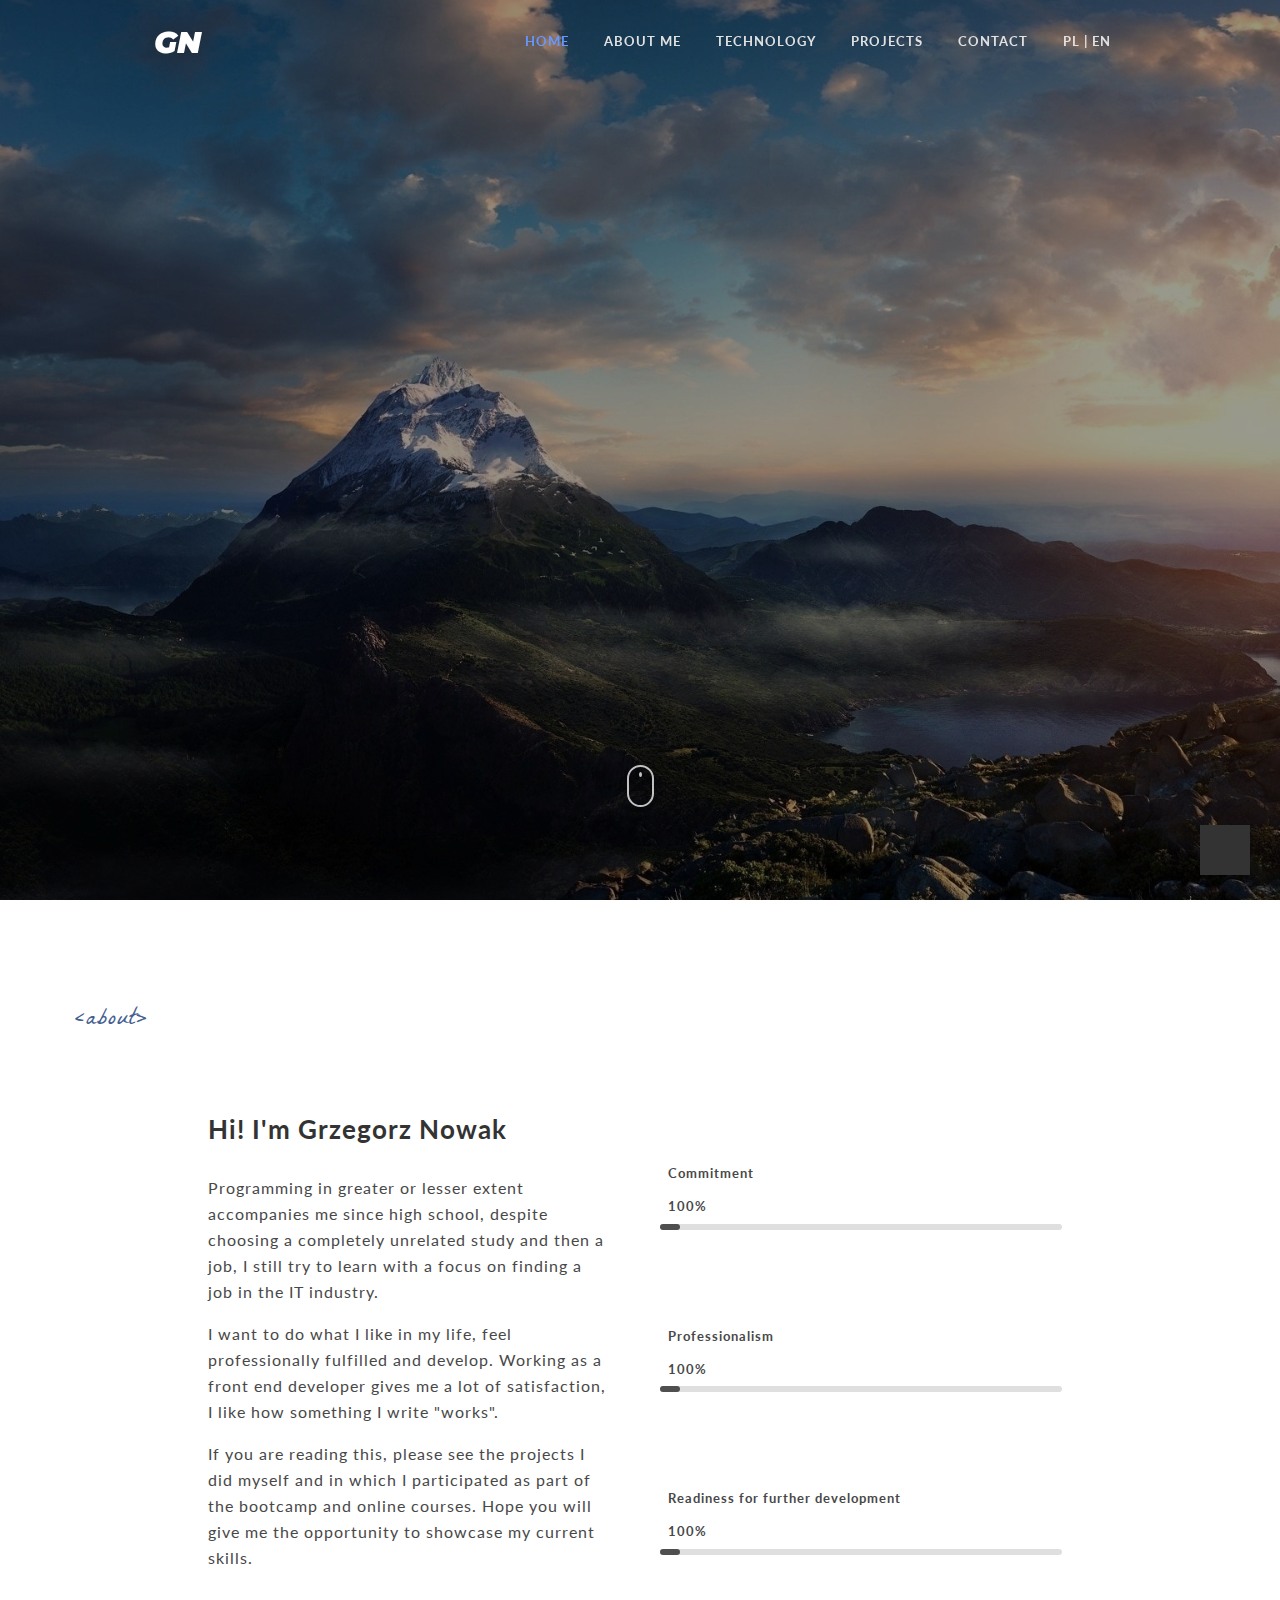
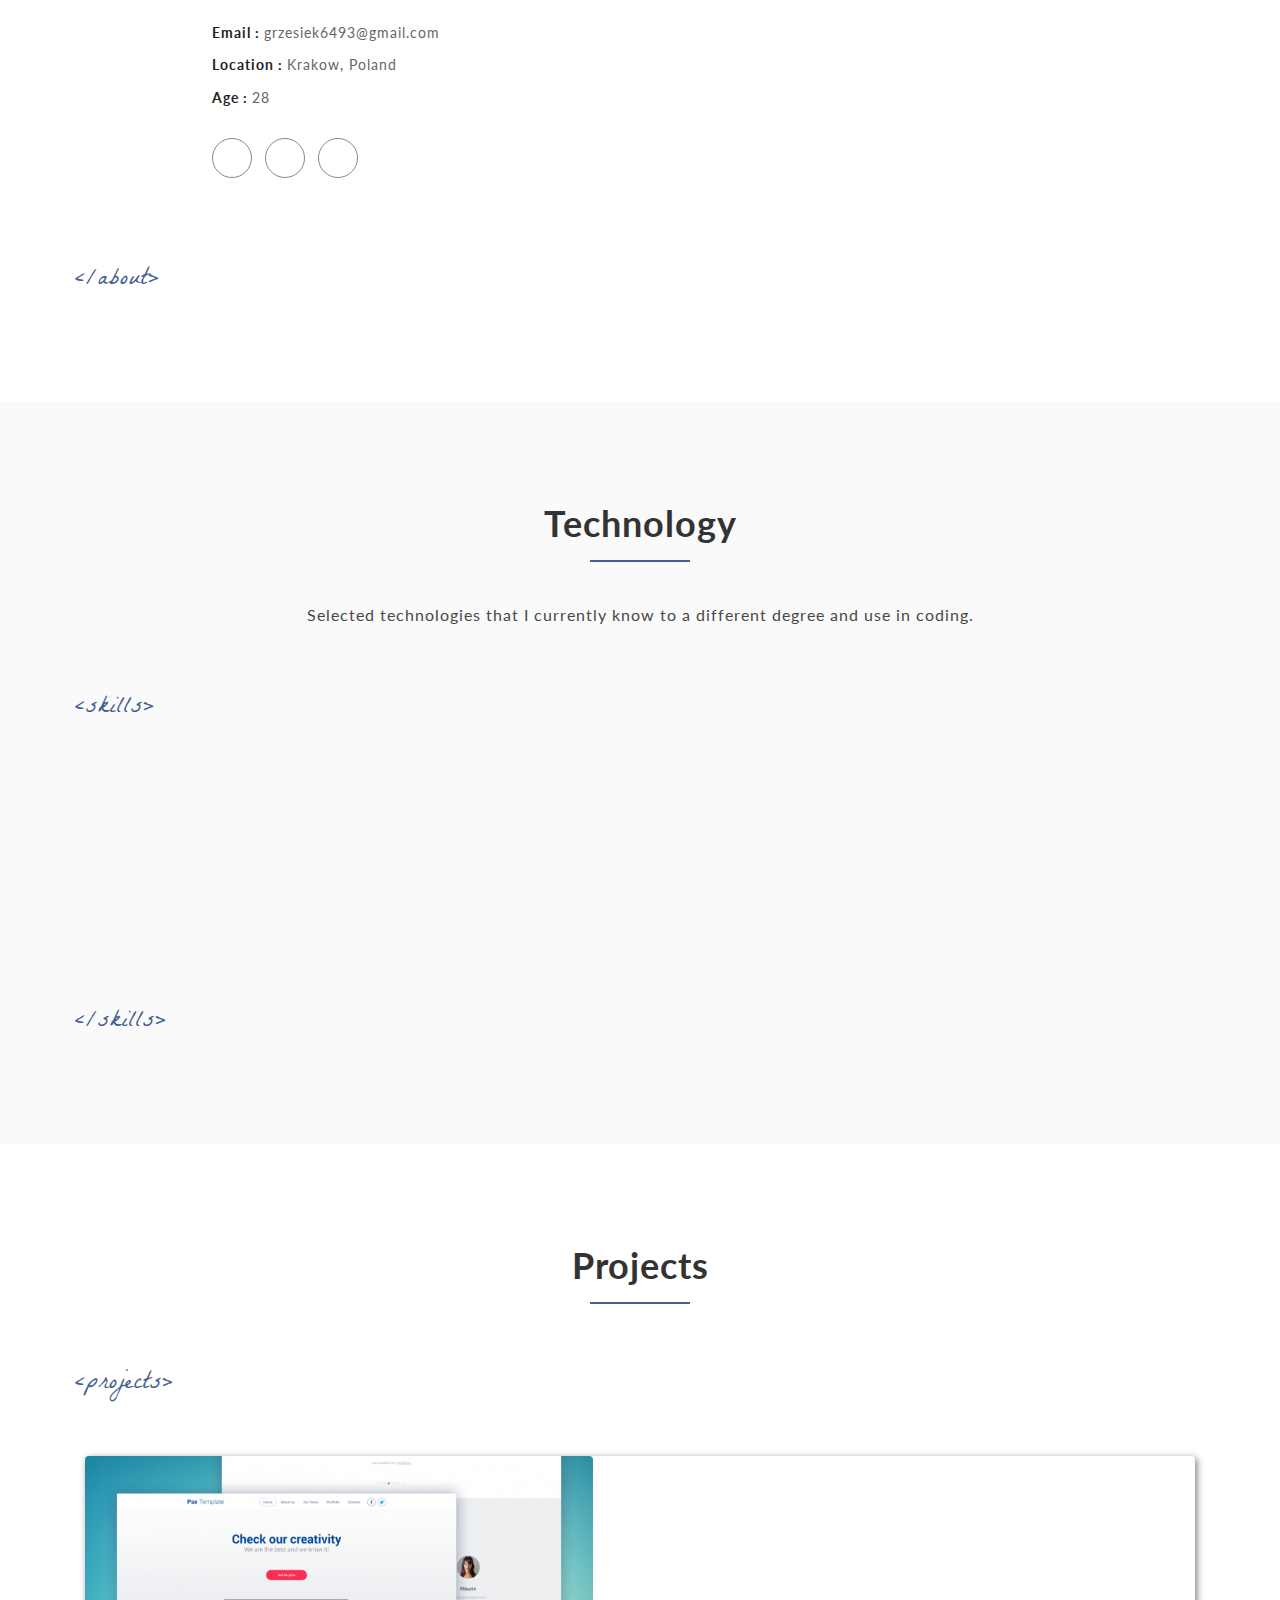
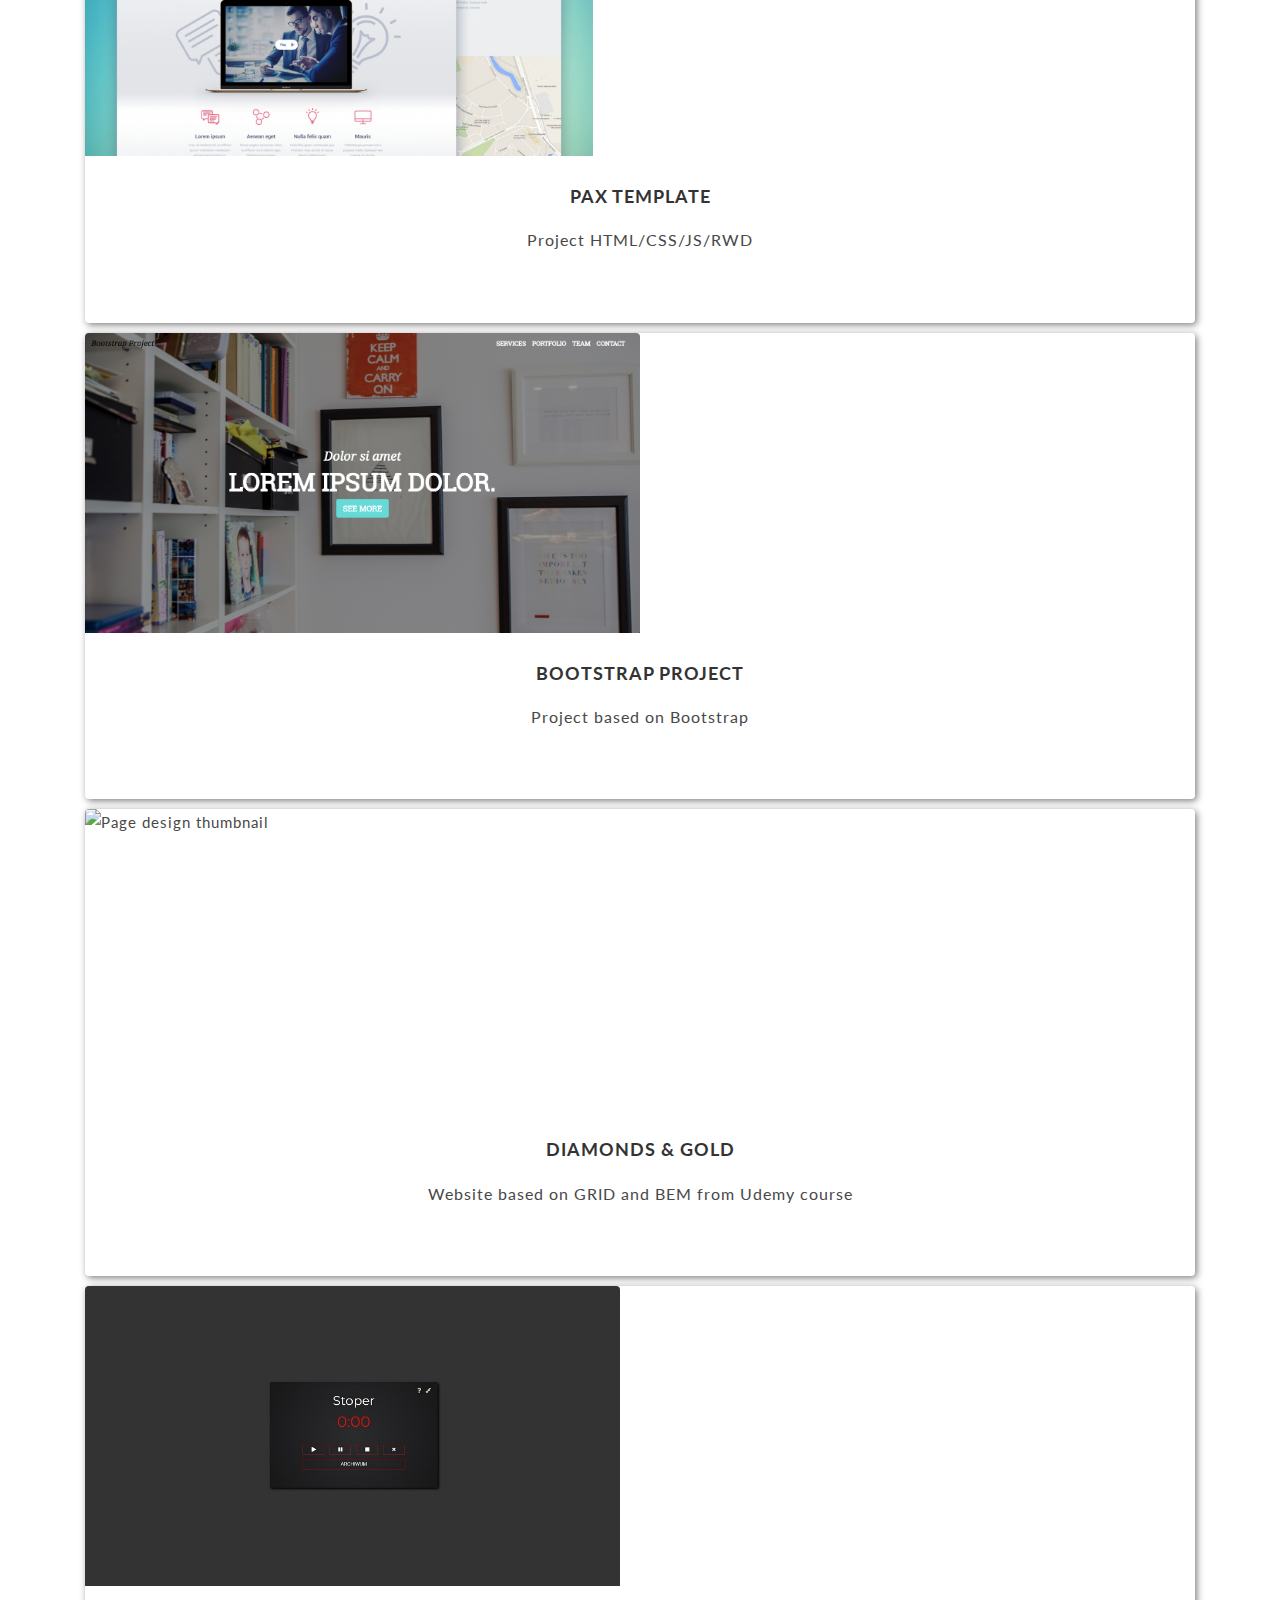
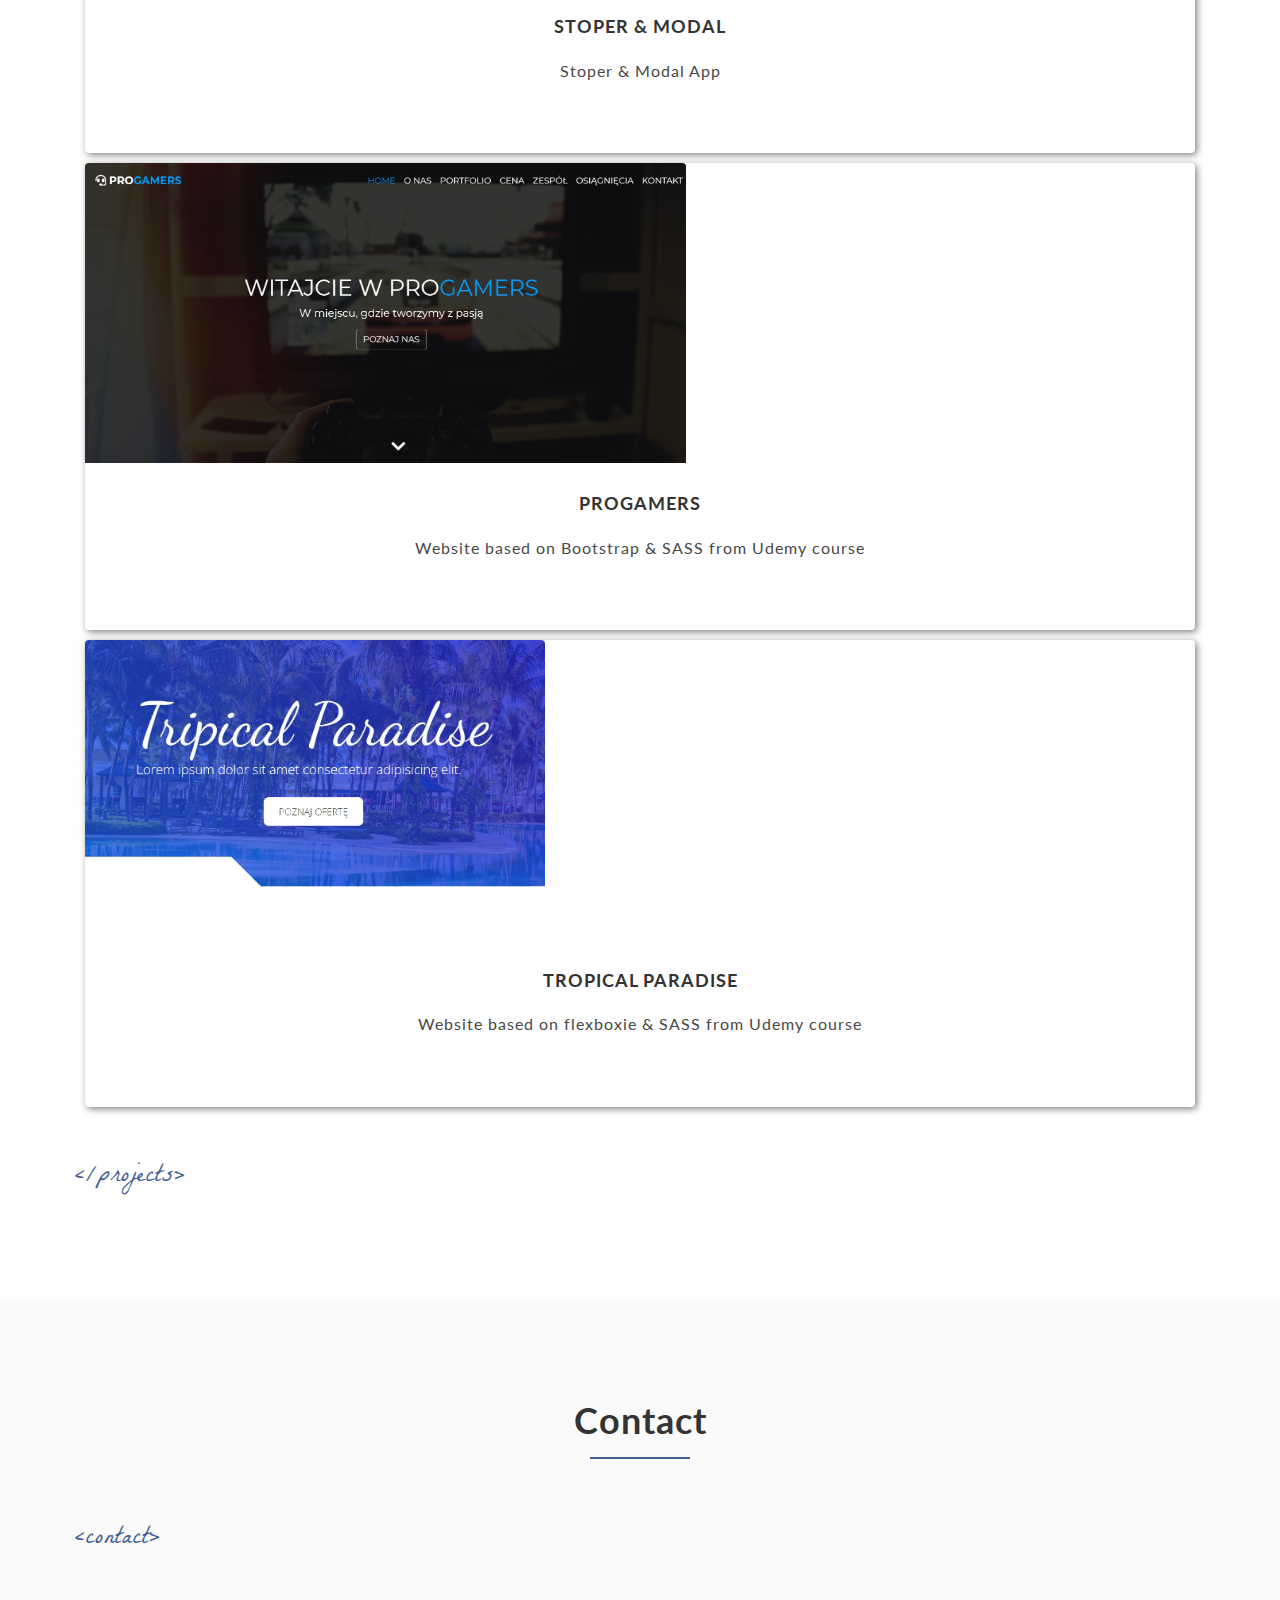
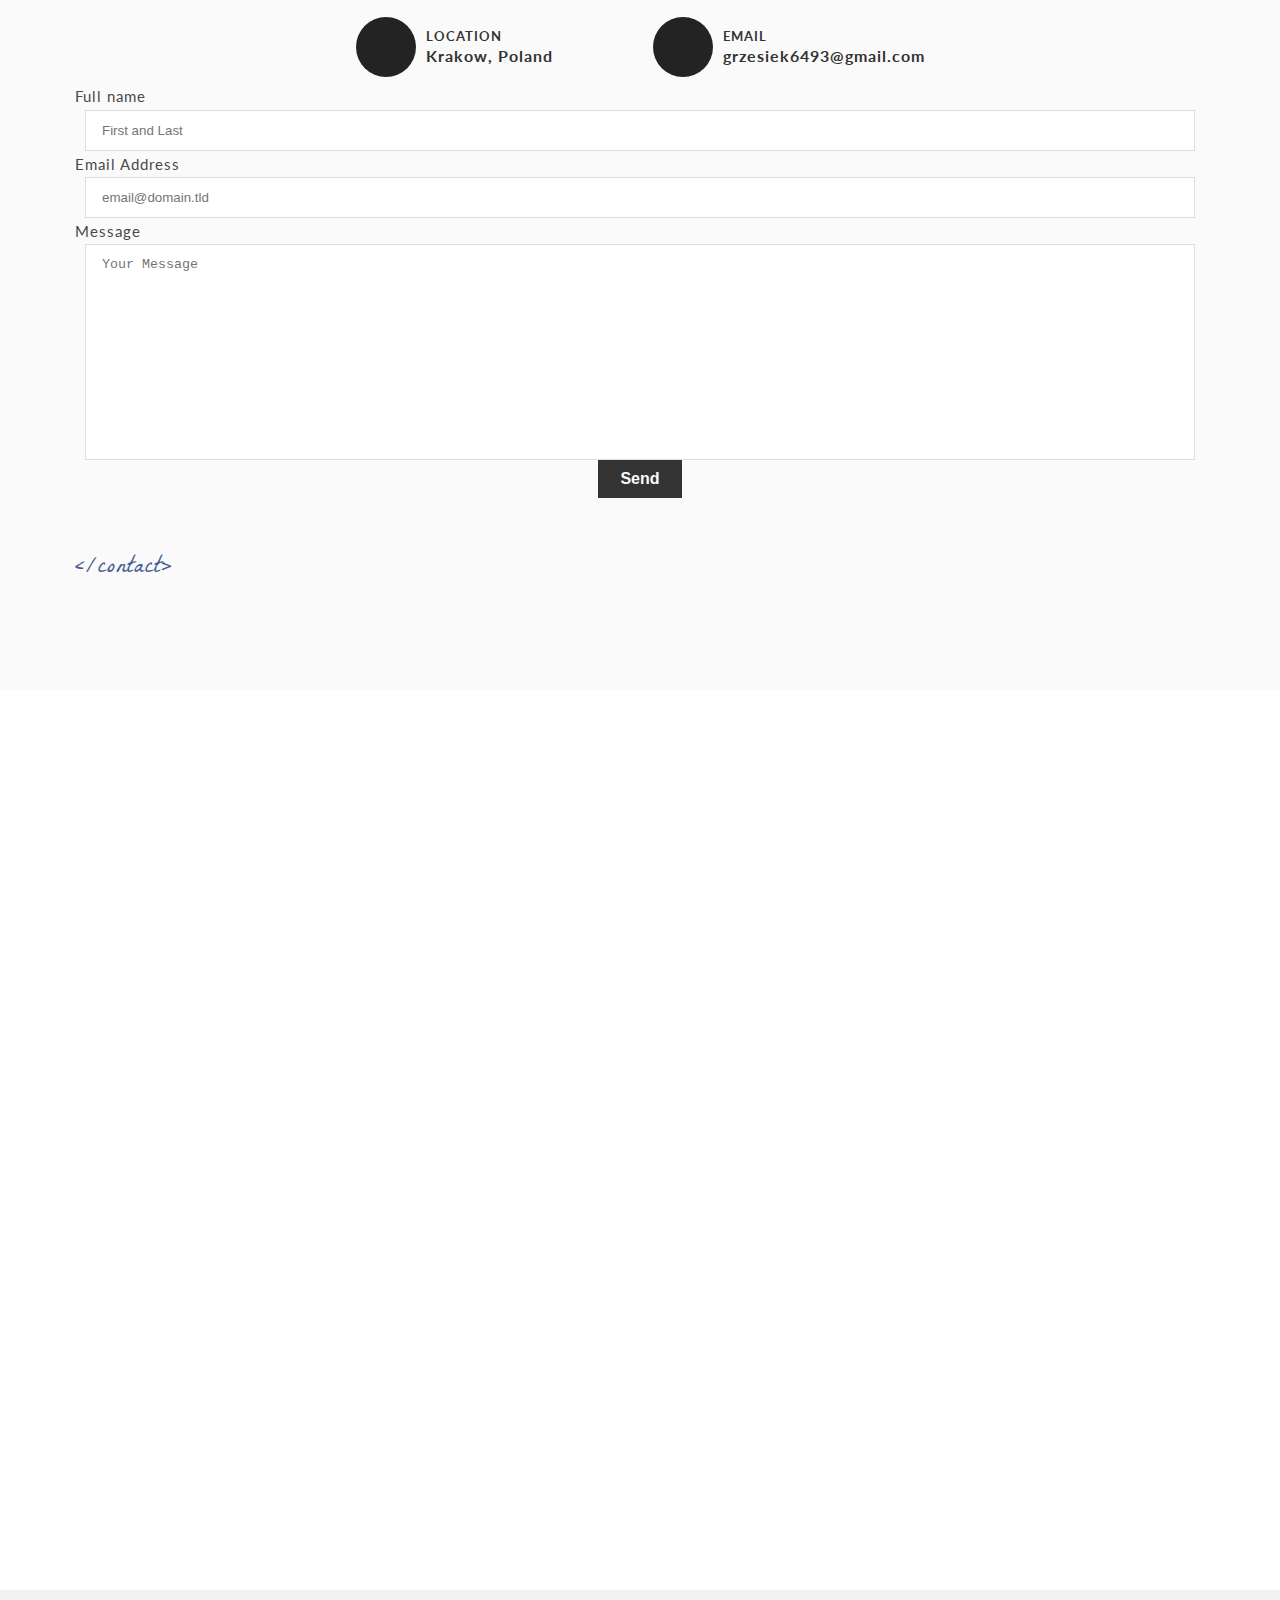
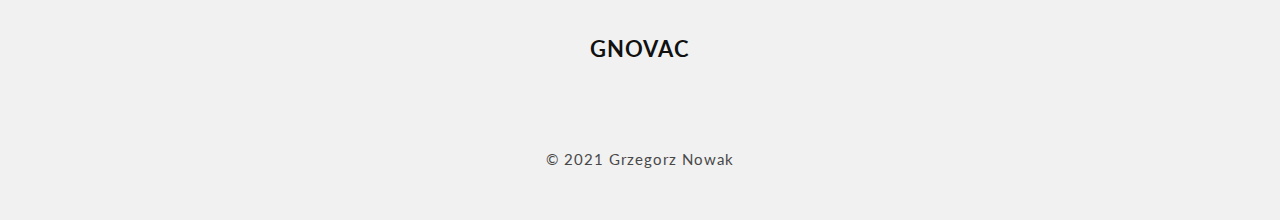
==== commit de41626b: "update new app -- projects" ====
--- a/index-english.html
+++ b/index-english.html
@@ -278,13 +278,13 @@
                     </div>
                 </div>
                 <div class="work">
-                    <img src="./img/work/portfolio-project.jpg" class="work-img-top" alt="Page design thumbnail">
-                    <div class="work-body">
-                        <h5 class="work-title">Portfolio Project</h5>
-                        <p class="work-text">Project HTML/CSS/RWD</p>
-                    </div>
-                    <div class="work-footer">
-                        <a href="https://gnovac.github.io/akademia-108-portfolio/" target="_blank"><i
+                    <img src="./img/work/stoper&modal.jpg" class="work-img-top" alt="App design thumbnail">
+                    <div class="work-body">
+                        <h5 class="work-title">Stoper & Modal</h5>
+                        <p class="work-text">Stoper & Modal App</p>
+                    </div>
+                    <div class="work-footer">
+                        <a href="https://gnovac.github.io/Stoper--Modal/" target="_blank"><i
                                 class="fas fa-external-link-alt"></i></a>
                     </div>
                 </div>
@@ -350,20 +350,20 @@
 
                 </div>
 
-                <form class="contact-form" method="POST" action="https://formspree.io/grzesiek6493@gmail.com">
+                <form class="contact-form" method="POST" action="https://formspree.io/f/mayvyygp">
                     <div class="c-name">
                         <label for="name">Full name</label>
-                        <input type="text" name="name" id="name" class="input-field" required="required"
+                        <input type="text" name="Name" id="name" class="input-field" required="required"
                             placeholder="First and Last">
                     </div>
                     <div class="c-email">
                         <label for="email">Email Address</label>
-                        <input type="email" name="email" id="email" class="input-field" required="required"
+                        <input type="email" name="E-mail" id="email" class="input-field" required="required"
                             placeholder="email@domain.tld">
                     </div>
                     <div class="c-msg">
                         <label for="message">Message</label>
-                        <textarea name="message" id="message" class="input-field" required="required"
+                        <textarea name="Message" id="message" class="input-field" required="required"
                             placeholder="Your Message"></textarea>
                     </div>
                     <button type="submit" class="effect submit-btn">Send</button>
